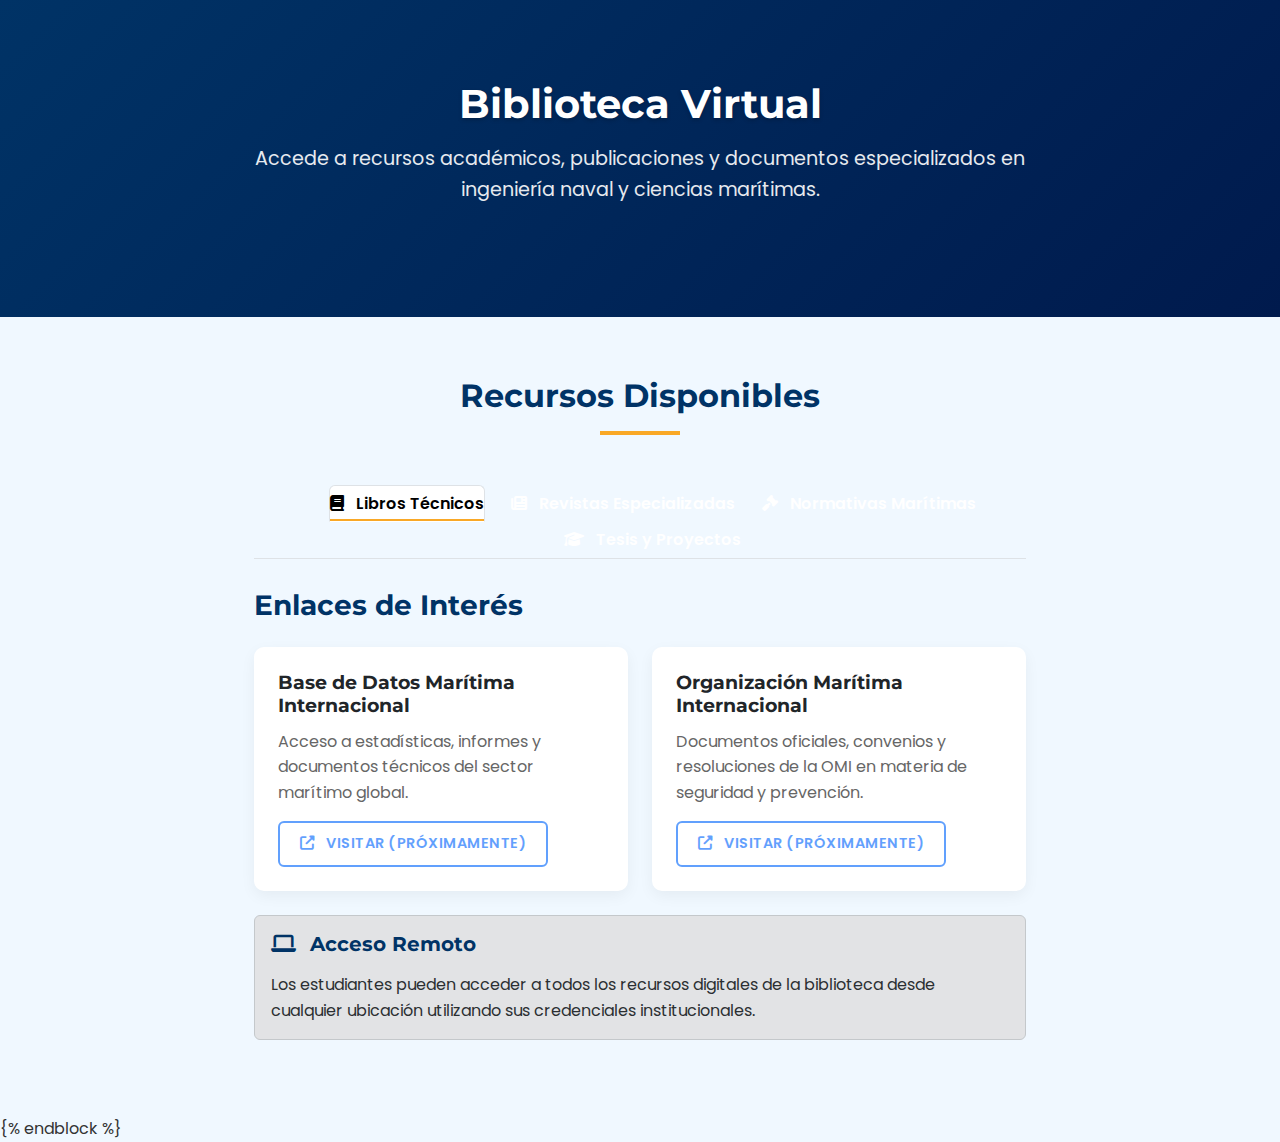
==== biblioteca.html @ 5fae70b8 "Practica2" ====
<!DOCTYPE html>
<html lang="es">
    <head>
        <meta charset="UTF-8">
    <meta name="viewport" content="width=device-width, initial-scale=1.0">
    <title>Universidad Marítima del Caribe</title>
    
    <!-- Favicon -->
    <link rel="icon" href="data:image/svg+xml,<svg xmlns=%22http://www.w3.org/2000/svg%22 viewBox=%220 0 100 100%22><text y=%22.9em%22 font-size=%2290%22>⚓</text></svg>"> 
    
    <!-- Google Fonts -->

   <link href="https://fonts.googleapis.com/css2?family=Montserrat:wght@400;500;600;700;800&family=Poppins:wght@400;500;600;700&display=swap" rel="stylesheet">
    
    <!-- Font Awesome -->
    <link rel="stylesheet" href="https://cdnjs.cloudflare.com/ajax/libs/font-awesome/6.4.0/css/all.min.css">
    
    <!-- Bootstrap CSS -->
   <link href="https://cdn.jsdelivr.net/npm/bootstrap@5.3.0/dist/css/bootstrap.min.css" rel="stylesheet">
    
    <!-- Custom CSS -->
    <link rel="stylesheet" href="static\css\style.css">
    </head>

<body>
    
    <!-- Biblioteca Hero Section -->
<section class="hero">
    <div class="container hero-content text-center">
        <h1 class="hero-title">Biblioteca Virtual</h1>
        <p class="hero-subtitle">Accede a recursos académicos, publicaciones y documentos especializados en ingeniería naval y ciencias marítimas.</p>
    </div>
</section>

<!-- Contenido Main -->
<section class="section">
    <div class="container">
        <div class="row">
            <div class="col-lg-8 mx-auto">
                <!-- Categorías de la Biblioteca -->
                <div class="page-content">
                    <h2 class="section-title text-center">Recursos Disponibles</h2>
                    
                    <!-- Tabs de navegación -->
                    <div class="tabs-container">
                        <ul class="nav nav-tabs mb-4 justify-content-center" id="biblioteca-tabs" role="tablist">
                            <li class="nav-item" role="presentation">
                                <button class="nav-link active" id="libros-tab" data-bs-toggle="tab" data-bs-target="#libros" type="button" role="tab" aria-controls="libros" aria-selected="true">
                                    <i class="fas fa-book me-2"></i> Libros Técnicos
                                </button>
                            </li>
                            <li class="nav-item" role="presentation">
                                <button class="nav-link" id="revistas-tab" data-bs-toggle="tab" data-bs-target="#revistas" type="button" role="tab" aria-controls="revistas" aria-selected="false">
                                    <i class="fas fa-newspaper me-2"></i> Revistas Especializadas
                                </button>
                            </li>
                            <li class="nav-item" role="presentation">
                                <button class="nav-link" id="normas-tab" data-bs-toggle="tab" data-bs-target="#normas" type="button" role="tab" aria-controls="normas" aria-selected="false">
                                    <i class="fas fa-gavel me-2"></i> Normativas Marítimas
                                </button>
                            </li>
                            <li class="nav-item" role="presentation">
                                <button class="nav-link" id="tesis-tab" data-bs-toggle="tab" data-bs-target="#tesis" type="button" role="tab" aria-controls="tesis" aria-selected="false">
                                    <i class="fas fa-graduation-cap me-2"></i> Tesis y Proyectos
                                </button>
                            </li>
                        </ul>
                        
                        <!-- Contenido de los tabs -->
                        <div class="tab-content" id="biblioteca-tabs-content">
                            <!-- Libros -->
                            <div class="tab-pane fade show active" id="libros" role="tabpanel" aria-labelledby="libros-tab">
                                <div class="alert alert-info mb-4">
                                    <i class="fas fa-info-circle me-2"></i> Próximamente: Acceso completo a nuestra biblioteca digital de libros técnicos.
                                </div>
                                
                                <div class="row row-cols-1 row-cols-md-2 row-cols-lg-3 g-4">
                                    <!-- Libro 1 -->
                                    <div class="col">
                                        <div class="card h-100">
                                            <div class="card-header bg-primary text-white">
                                                <h5 class="card-title m-0">Principios de Ingeniería Naval</h5>
                                            </div>
                                            <div class="card-body">
                                                <p class="text-muted mb-3">Autor: J. Martínez Hernández</p>
                                                <p class="card-text">Fundamentos de diseño, estabilidad y propulsión de embarcaciones comerciales y militares.</p>
                                            </div>
                                            <div class="card-footer bg-light">
                                                <button class="btn btn-sm btn-outline-primary disabled w-100">
                                                    <i class="fas fa-book-reader me-2"></i> Leer (Próximamente)
                                                </button>
                                            </div>
                                        </div>
                                    </div>
                                    
                                    <!-- Libro 2 -->
                                    <div class="col">
                                        <div class="card h-100">
                                            <div class="card-header bg-primary text-white">
                                                <h5 class="card-title m-0">Sistemas de Propulsión Marina</h5>
                                            </div>
                                            <div class="card-body">
                                                <p class="text-muted mb-3">Autor: C. Ramírez Rojas</p>
                                                <p class="card-text">Análisis de sistemas convencionales y alternativos para embarcaciones modernas.</p>
                                            </div>
                                            <div class="card-footer bg-light">
                                                <button class="btn btn-sm btn-outline-primary disabled w-100">
                                                    <i class="fas fa-book-reader me-2"></i> Leer (Próximamente)
                                                </button>
                                            </div>
                                        </div>
                                    </div>
                                    
                                    <!-- Libro 3 -->
                                    <div class="col">
                                        <div class="card h-100">
                                            <div class="card-header bg-primary text-white">
                                                <h5 class="card-title m-0">Navegación Electrónica</h5>
                                            </div>
                                            <div class="card-body">
                                                <p class="text-muted mb-3">Autor: M. Sánchez López</p>
                                                <p class="card-text">Sistemas avanzados de navegación, radar y comunicaciones marítimas.</p>
                                            </div>
                                            <div class="card-footer bg-light">
                                                <button class="btn btn-sm btn-outline-primary disabled w-100">
                                                    <i class="fas fa-book-reader me-2"></i> Leer (Próximamente)
                                                </button>
                                            </div>
                                        </div>
                                    </div>
                                </div>
                            </div>
                            
                            <!-- Revistas -->
                            <div class="tab-pane fade" id="revistas" role="tabpanel" aria-labelledby="revistas-tab">
                                <div class="alert alert-info mb-4">
                                    <i class="fas fa-info-circle me-2"></i> Próximamente: Acceso a revistas científicas y publicaciones periódicas del sector marítimo.
                                </div>
                                
                                <div class="row mb-4">
                                    <div class="col-md-6">
                                        <div class="card mb-3">
                                            <div class="card-body">
                                                <h5 class="card-title">Revista Internacional de Ingeniería Naval</h5>
                                                <p class="card-text">Publicación trimestral con artículos científicos sobre avances en tecnología naval.</p>
                                                <p class="text-muted">Último número: Vol. 45, No. 2 (2024)</p>
                                            </div>
                                        </div>
                                    </div>
                                    <div class="col-md-6">
                                        <div class="card mb-3">
                                            <div class="card-body">
                                                <h5 class="card-title">Marine Technology Today</h5>
                                                <p class="card-text">Revista especializada en innovaciones tecnológicas aplicadas a la industria marítima.</p>
                                                <p class="text-muted">Último número: Marzo 2024</p>
                                            </div>
                                        </div>
                                    </div>
                                </div>
                            </div>
                            
                            <!-- Normativas -->
                            <div class="tab-pane fade" id="normas" role="tabpanel" aria-labelledby="normas-tab">
                                <div class="alert alert-info mb-4">
                                    <i class="fas fa-info-circle me-2"></i> Próximamente: Acceso a normativas internacionales y regulaciones marítimas actualizadas.
                                </div>
                                
                                <div class="accordion" id="normativas-accordion">
                                    <div class="accordion-item">
                                        <h2 class="accordion-header" id="heading-solas">
                                            <button class="accordion-button collapsed" type="button" data-bs-toggle="collapse" data-bs-target="#collapse-solas" aria-expanded="false" aria-controls="collapse-solas">
                                                Convenio SOLAS
                                            </button>
                                        </h2>
                                        <div id="collapse-solas" class="accordion-collapse collapse" aria-labelledby="heading-solas" data-bs-parent="#normativas-accordion">
                                            <div class="accordion-body">
                                                <p>Convenio Internacional para la Seguridad de la Vida Humana en el Mar (SOLAS). Establece normas mínimas relativas a la construcción, equipamiento y operación de buques.</p>
                                                <button class="btn btn-sm btn-outline-primary mt-2 disabled">
                                                    <i class="fas fa-file-pdf me-2"></i> Ver documento (Próximamente)
                                                </button>
                                            </div>
                                        </div>
                                    </div>
                                    
                                    <div class="accordion-item">
                                        <h2 class="accordion-header" id="heading-marpol">
                                            <button class="accordion-button collapsed" type="button" data-bs-toggle="collapse" data-bs-target="#collapse-marpol" aria-expanded="false" aria-controls="collapse-marpol">
                                                Convenio MARPOL
                                            </button>
                                        </h2>
                                        <div id="collapse-marpol" class="accordion-collapse collapse" aria-labelledby="heading-marpol" data-bs-parent="#normativas-accordion">
                                            <div class="accordion-body">
                                                <p>Convenio Internacional para Prevenir la Contaminación por los Buques (MARPOL). Principal convenio internacional para la prevención de la contaminación del medio marino por buques.</p>
                                                <button class="btn btn-sm btn-outline-primary mt-2 disabled">
                                                    <i class="fas fa-file-pdf me-2"></i> Ver documento (Próximamente)
                                                </button>
                                            </div>
                                        </div>
                                    </div>
                                    
                                    <div class="accordion-item">
                                        <h2 class="accordion-header" id="heading-stcw">
                                            <button class="accordion-button collapsed" type="button" data-bs-toggle="collapse" data-bs-target="#collapse-stcw" aria-expanded="false" aria-controls="collapse-stcw">
                                                Convenio STCW
                                            </button>
                                        </h2>
                                        <div id="collapse-stcw" class="accordion-collapse collapse" aria-labelledby="heading-stcw" data-bs-parent="#normativas-accordion">
                                            <div class="accordion-body">
                                                <p>Convenio Internacional sobre Normas de Formación, Titulación y Guardia para la Gente de Mar (STCW). Establece normas mínimas sobre formación, certificación y guardia para la gente de mar.</p>
                                                <button class="btn btn-sm btn-outline-primary mt-2 disabled">
                                                    <i class="fas fa-file-pdf me-2"></i> Ver documento (Próximamente)
                                                </button>
                                            </div>
                                        </div>
                                    </div>
                                </div>
                            </div>
                            
                            <!-- Tesis -->
                            <div class="tab-pane fade" id="tesis" role="tabpanel" aria-labelledby="tesis-tab">
                                <div class="alert alert-info mb-4">
                                    <i class="fas fa-info-circle me-2"></i> Próximamente: Repositorio de tesis, proyectos finales y trabajos de investigación de nuestros estudiantes.
                                </div>
                                
                                <div class="list-group mb-4">
                                    <a href="#" class="list-group-item list-group-item-action disabled">
                                        <div class="d-flex w-100 justify-content-between">
                                            <h5 class="mb-1">Análisis de Eficiencia Energética en Sistemas de Propulsión Híbridos</h5>
                                            <small>2023</small>
                                        </div>
                                        <p class="mb-1">Estudio comparativo de sistemas de propulsión híbridos en buques comerciales, con enfoque en consumo de combustible y emisiones.</p>
                                        <small>Por: Carlos Mendoza - Tesis de Grado</small>
                                    </a>
                                    <a href="#" class="list-group-item list-group-item-action disabled">
                                        <div class="d-flex w-100 justify-content-between">
                                            <h5 class="mb-1">Implementación de Sistemas Anticolisión en Embarcaciones Autónomas</h5>
                                            <small>2022</small>
                                        </div>
                                        <p class="mb-1">Desarrollo de algoritmos de navegación automatizada con detección de obstáculos para embarcaciones no tripuladas.</p>
                                        <small>Por: María González - Tesis de Maestría</small>
                                    </a>
                                    <a href="#" class="list-group-item list-group-item-action disabled">
                                        <div class="d-flex w-100 justify-content-between">
                                            <h5 class="mb-1">Optimización de Estructuras Navales mediante Análisis por Elementos Finitos</h5>
                                            <small>2021</small>
                                        </div>
                                        <p class="mb-1">Metodología para reducción de peso en estructuras de buques mercantes manteniendo integridad estructural.</p>
                                        <small>Por: Javier Pérez - Tesis de Grado</small>
                                    </a>
                                </div>
                            </div>
                        </div>
                    </div>
                </div>
                
                <!-- Recursos Adicionales -->
                <div class="page-content">
                    <h3 class="mb-4">Enlaces de Interés</h3>
                    
                    <div class="row row-cols-1 row-cols-md-2 g-4 mb-4">
                        <div class="col">
                            <div class="card h-100">
                                <div class="card-body">
                                    <h5 class="card-title">Base de Datos Marítima Internacional</h5>
                                    <p class="card-text">Acceso a estadísticas, informes y documentos técnicos del sector marítimo global.</p>
                                    <button class="btn btn-sm btn-outline-primary disabled">
                                        <i class="fas fa-external-link-alt me-2"></i> Visitar (Próximamente)
                                    </button>
                                </div>
                            </div>
                        </div>
                        <div class="col">
                            <div class="card h-100">
                                <div class="card-body">
                                    <h5 class="card-title">Organización Marítima Internacional</h5>
                                    <p class="card-text">Documentos oficiales, convenios y resoluciones de la OMI en materia de seguridad y prevención.</p>
                                    <button class="btn btn-sm btn-outline-primary disabled">
                                        <i class="fas fa-external-link-alt me-2"></i> Visitar (Próximamente)
                                    </button>
                                </div>
                            </div>
                        </div>
                    </div>
                    
                    <div class="alert alert-secondary">
                        <h5><i class="fas fa-laptop me-2"></i> Acceso Remoto</h5>
                        <p class="mb-0">Los estudiantes pueden acceder a todos los recursos digitales de la biblioteca desde cualquier ubicación utilizando sus credenciales institucionales.</p>
                    </div>
                </div>
            </div>
        </div>
    </div>
</section>
</body>
{% endblock %}
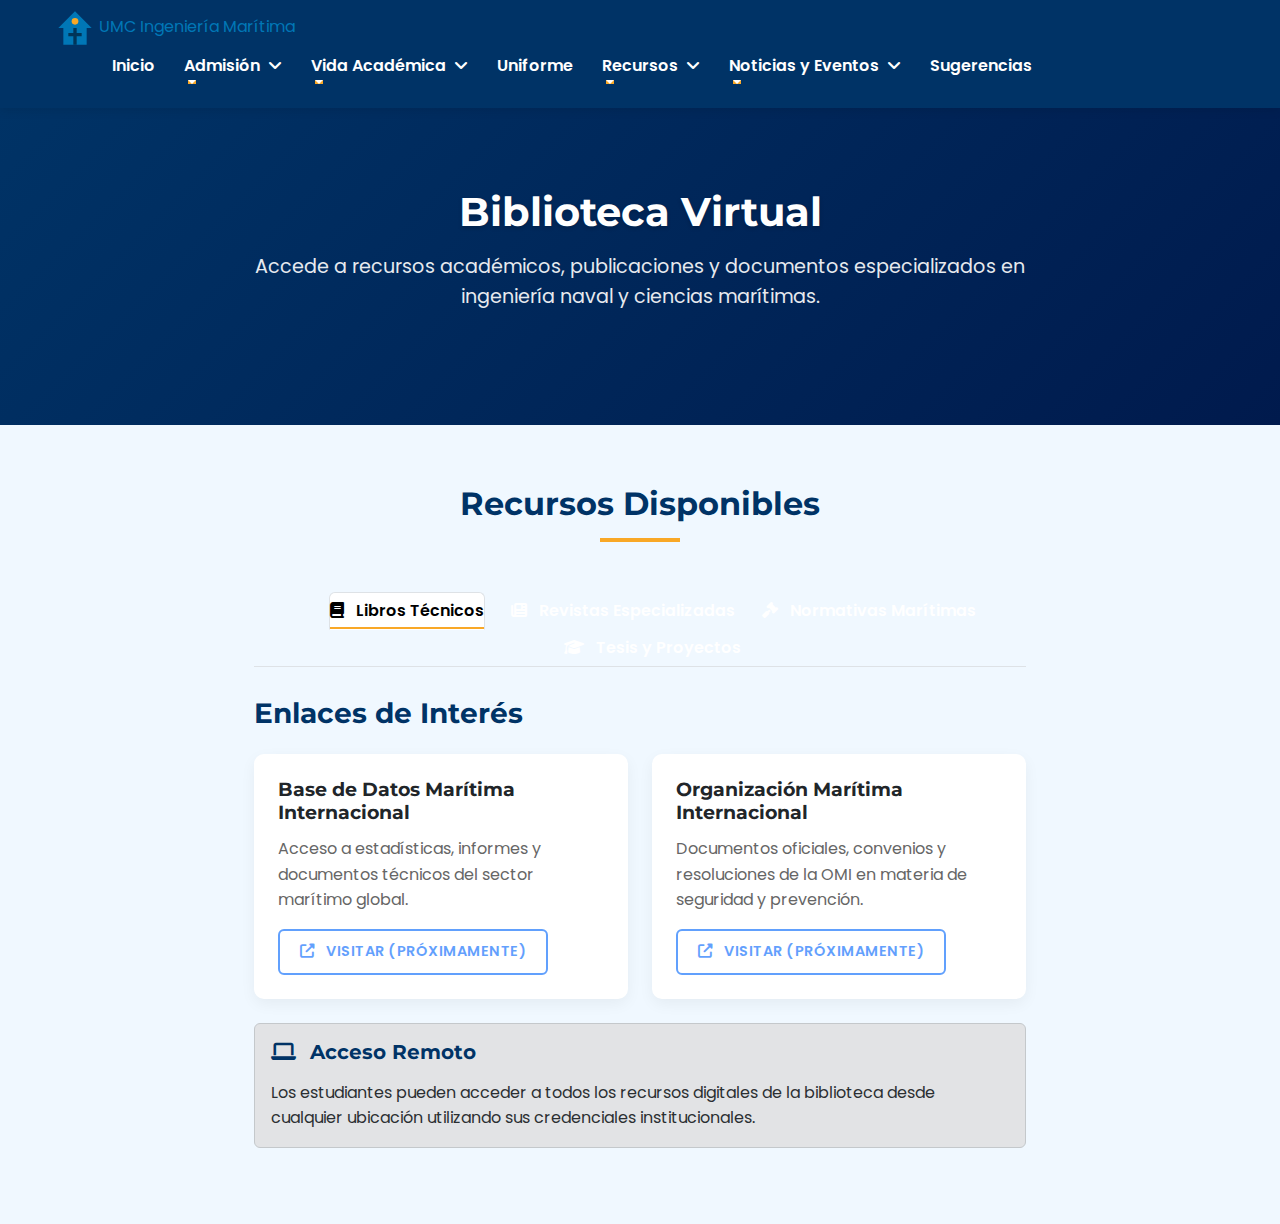
==== commit b8cbd38d: "Modificacion1" ====
--- a/biblioteca.html
+++ b/biblioteca.html
@@ -23,6 +23,87 @@
     </head>
 
 <body>
+    <header class="header">
+        <nav class="navbar">
+            <div class="container navbar-container">
+                <a href="index.html" class="navbar-logo">
+                    <svg width="40" height="40" viewBox="0 0 24 24" fill="none" xmlns="http://www.w3.org/2000/svg">
+                        <path d="M12 2L2 12H5V22H19V12H22L12 2Z" fill="#0077b6"/>
+                        <path d="M12 22V16M12 12V16M8 16H16" stroke="#003559" stroke-width="2"/>
+                        <circle cx="12" cy="8" r="2" fill="#f9a826"/>
+                    </svg>
+                    <span>UMC Ingeniería Marítima</span>
+                </a>
+                
+                <div class="navbar-toggle">
+                    <span></span>
+                    <span></span>
+                    <span></span>
+                </div>
+                
+                <ul class="navbar-menu">
+                    <li class="nav-item">
+                        <a href="index.html" class="nav-link">Inicio</a>
+                    </li>
+                    
+                    <!-- Admisión y Registro (Dropdown) -->
+                    <li class="nav-item dropdown">
+                        <a href="#" class="nav-link dropdown-toggle" id="admisionDropdown" role="button" data-bs-toggle="dropdown" aria-expanded="false">
+                            Admisión <i class="fas fa-angle-down ms-1"></i>
+                        </a>
+                        <ul class="dropdown-menu" aria-labelledby="admisionDropdown">
+                            <li><a class="dropdown-item" href="admision.html">Proceso de Admisión</a></li>
+                            <li><a class="dropdown-item" href="registro.html">Registro QR</a></li>
+                        </ul>
+                    </li>
+                    <!-- Vida Académica (Dropdown) -->
+                    <li class="nav-item dropdown">
+                        <a href="#" class="nav-link dropdown-toggle" id="academicaDropdown" role="button" data-bs-toggle="dropdown" aria-expanded="false">
+                            Vida Académica <i class="fas fa-angle-down ms-1"></i>
+                        </a>
+                        <ul class="dropdown-menu" aria-labelledby="academicaDropdown">
+                            <li><a class="dropdown-item" href="historia.html">Historia</a></li>
+                            <li><a class="dropdown-item" href="vida_cadete.html">Vida del Cadete</a></li>
+                            <li><a class="dropdown-item" href="pasantias.html">Pasantías</a></li>
+                            <li><a class="dropdown-item" href="idiomas.html">Programa de Idiomas</a></li>
+                        </ul>
+                    </li>
+                    
+                    <!-- Uniformes -->
+                    <li class="nav-item">
+                        <a href="uniforme.html" class="nav-link">Uniforme</a>
+                    </li>
+                    
+                    <!-- Recursos (Dropdown) -->
+                    <li class="nav-item dropdown">
+                        <a href="#" class="nav-link dropdown-toggle" id="recursosDropdown" role="button" data-bs-toggle="dropdown" aria-expanded="false">
+                            Recursos <i class="fas fa-angle-down ms-1"></i>
+                        </a>
+                        <ul class="dropdown-menu" aria-labelledby="recursosDropdown">
+                            <li><a class="dropdown-item" href="biblioteca.html">Biblioteca</a></li>
+                            <li><a class="dropdown-item" href="games.html">Simulaciones</a></li>
+                        </ul>
+                    </li>
+                    
+                    <!-- Noticias y Eventos (Dropdown) -->
+                    <li class="nav-item dropdown">
+                        <a href="#" class="nav-link dropdown-toggle" id="noticiasDropdown" role="button" data-bs-toggle="dropdown" aria-expanded="false">
+                            Noticias y Eventos <i class="fas fa-angle-down ms-1"></i>
+                        </a>
+                        <ul class="dropdown-menu" aria-labelledby="noticiasDropdown">
+                            <li><a class="dropdown-item" href="noticias.html">Noticias</a></li>
+                            <li><a class="dropdown-item" href="jornada.html">Jornadas</a></li>
+                        </ul>
+                    </li>
+                    
+                    <!-- Contacto -->
+                    <li class="nav-item">
+                        <a href="sugerencias.html" class="nav-link">Sugerencias</a>
+                    </li>
+                </ul>
+            </div>
+        </nav>
+    </header>
     
     <!-- Biblioteca Hero Section -->
 <section class="hero">
@@ -292,4 +373,4 @@
     </div>
 </section>
 </body>
-{% endblock %}+</html>